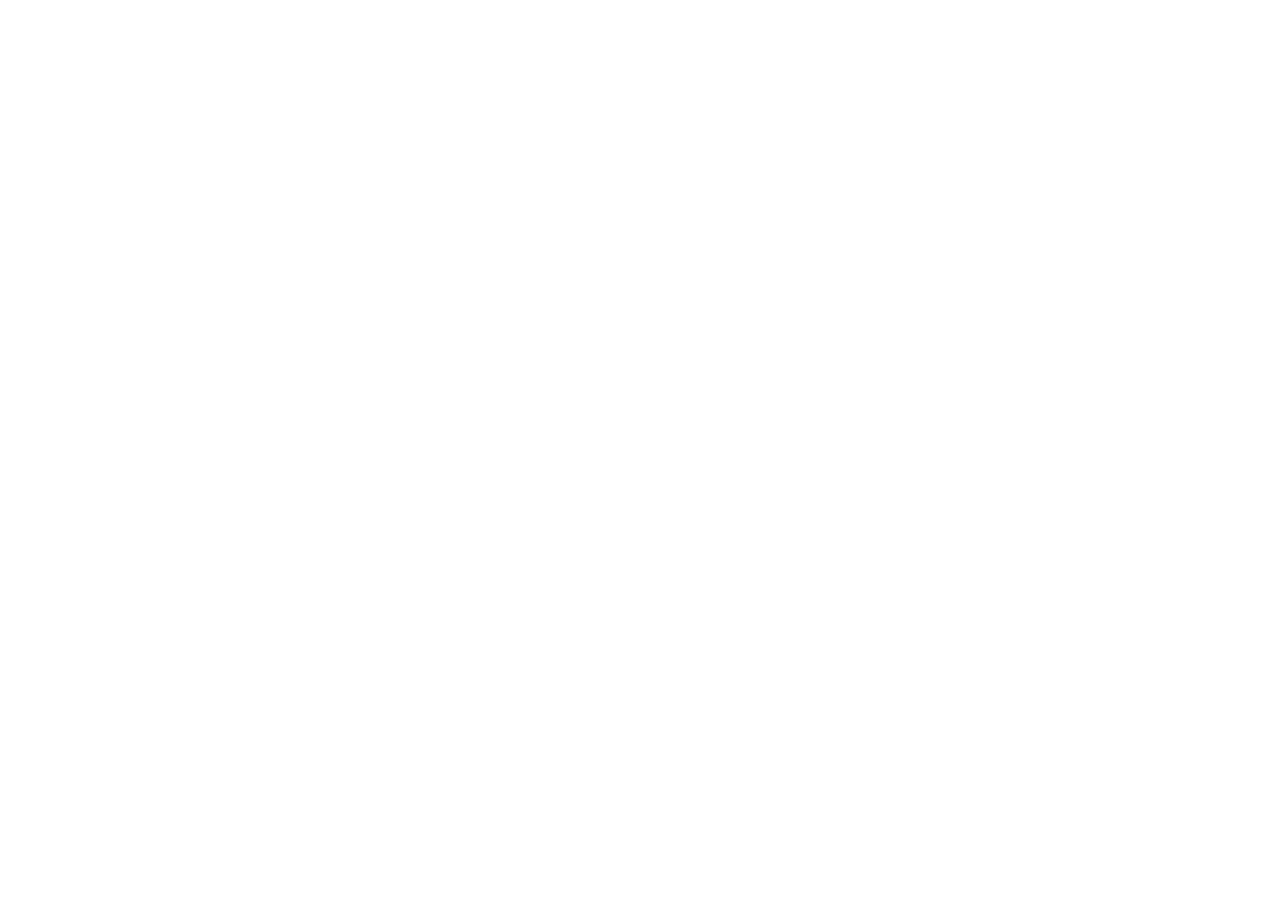
==== 10-CLONE-INSTA/index.html @ 4b59eda6 "Seção de flex-box finalizada" ====
<!DOCTYPE html>
<html lang="en">
<head>
    <meta charset="UTF-8">
    <meta name="viewport" content="width=device-width, initial-scale=1.0">
    <title>Instagram</title>
    <link rel="stylesheet" href="css/style.css">
    <link rel="shortcut icon" href="img/favicon.png" type="image/x-icon">
</head>
<body>
    
</body>
</html>
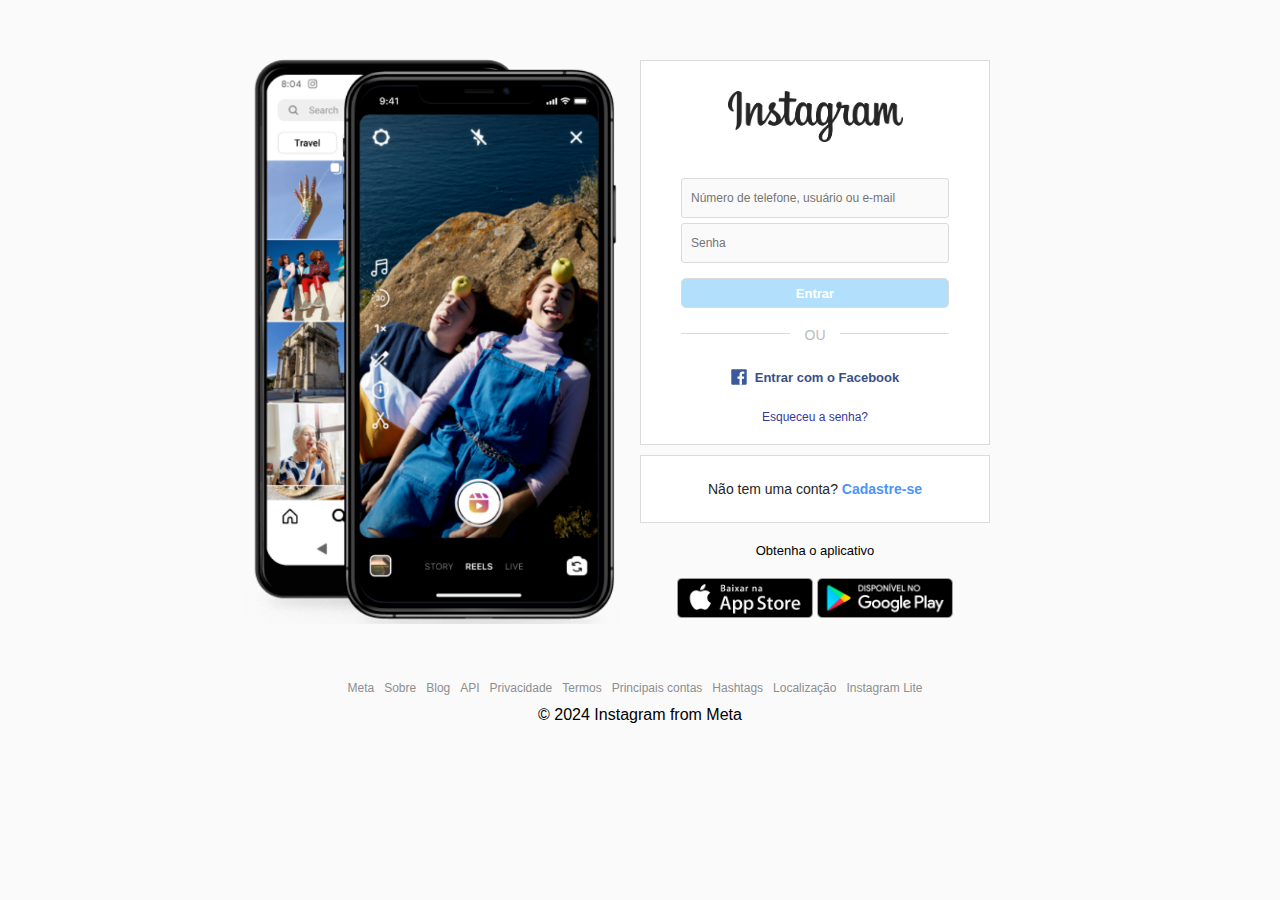
==== commit 08321f28: "Projeto Instagram finalizado" ====
--- a/10-CLONE-INSTA/index.html
+++ b/10-CLONE-INSTA/index.html
@@ -8,6 +8,68 @@
     <link rel="shortcut icon" href="img/favicon.png" type="image/x-icon">
 </head>
 <body>
-    
+    <main>
+        <div id="main-container">
+            <!-- Banner Container -->
+            <div id="banner-container">
+                <img src="img/banner2.png" alt="Crie uma conta no instagram">
+            </div>
+            <!-- Login e Registro -->
+            <div id="form-container">
+                <div id="form-box">
+                    <img id="logo-insta" src="img/logo_instagram.png" alt="Instagram">
+                    <form id="login-form">
+                        <input type="text" name="username" placeholder="Número de telefone, usuário ou e-mail">
+                        <input type="password" name="password" placeholder="Senha">
+                        <input type="submit" value="Entrar">
+                    </form>
+                    <div class="separator">
+                        <div class="line"></div>
+                        <span>Ou</span>
+                    </div>
+                    <div id="other-links">
+                        <div id="facebook-login">
+                            <a href="#">
+                                <img src="img/logo_facebook.svg" alt="Facebook Login">
+                                <span>Entrar com o Facebook</span>
+                            </a>
+                        </div>
+                        <div id="forgot-pass">
+                            <a href="#">Esqueceu a senha?</a>
+                        </div>
+                    </div>
+                </div>
+                <div id="register-container">
+                    <p>Não tem uma conta? <a href="#">Cadastre-se</a></p>
+                </div>
+                <div id="get-app-container">
+                    <p>Obtenha o aplicativo</p>
+                    <a href="#">
+                        <img src="img/apple_btn.png" alt="Apple Store">
+                    </a>
+                    <a href="#">
+                        <img src="img/gplay_btn.png" alt="Google Play">
+                    </a>
+                </div>
+            </div>
+        </div>
+    </main>
+    <footer>
+        <nav>
+            <ul id="footer-links">
+                <li><a href="#">Meta</a></li>
+                <li><a href="#">Sobre</a></li>
+                <li><a href="#">Blog</a></li>
+                <li><a href="#">API</a></li>
+                <li><a href="#">Privacidade</a></li>
+                <li><a href="#">Termos</a></li>
+                <li><a href="#">Principais contas</a></li>
+                <li><a href="#">Hashtags</a></li>
+                <li><a href="#">Localização</a></li>
+                <li><a href="#">Instagram Lite</a></li>
+            </ul>
+        </nav>
+        <p id="copyright">&copy; 2024 Instagram from Meta</p>
+    </footer>
 </body>
 </html>--- a/10-CLONE-INSTA/css/style.css
+++ b/10-CLONE-INSTA/css/style.css
@@ -0,0 +1,244 @@
+/* Geral */
+* {
+    margin: 0;
+    padding: 0;
+    box-sizing: border-box;
+    font-family: Helvetica;
+}
+
+body {
+    background-color: #fafafa;
+}
+
+/* Containers */
+#main-container {
+    display: flex;
+    margin-top: 30px;
+}
+
+#banner-container,
+#form-container {
+    flex: 1 1 0;
+    width: 50%;
+}
+
+#banner-container {
+    text-align: right;
+}
+
+#banner-container img {
+    width: 100%;
+    margin-right: 15px;
+    margin-top: 25px;
+    max-width: 380px;
+}
+
+#form-container {
+    text-align: center;
+}
+
+/* Login form */
+#form-box {
+    background-color: white;
+    border: 1px solid #dbdbdb;
+    width: 350px;
+    margin-top: 30px;
+}
+
+#logo-insta {
+    width: 175px;
+    height: 51px;
+    margin: 30px auto 12px;
+}
+
+#login-form {
+    margin-top: 20px;
+}
+
+#login-form input {
+    display: block;
+    font-size: 12px;
+    padding: 12px 9px;
+    background-color: #fafafa;
+    border: 1px solid #dbdbdb;
+    border-radius: 3px;
+    width: 268px;
+    margin: 5px auto;
+}
+
+#login-form input[type="submit"] {
+    background-color: #b2dffc;
+    color: white;
+    margin-top: 15px;
+    border-radius: 5px;
+    height: 30px;
+    font-size: 13px;
+    padding: 0;
+    font-weight: bold;
+}
+
+/* separador */
+.separator {
+    position: relative;
+}
+
+.line {
+    border-top: 1px solid #dbdbdb;
+    width: 268px;
+    margin: 25px auto 35px;
+}
+
+.separator span {
+    position: absolute;
+    text-transform: uppercase;
+    color: #bbb;
+    background-color: #fff;
+    top: -6px;
+    width: 50px;
+    margin-left: -25px;
+    font-size: 14px;
+}
+
+/* facebook login */
+#facebook-login {
+    margin-bottom: 25px;
+}
+
+#facebook-login a {
+    text-decoration: none;
+    color: #385185;
+    display: flex;
+    align-items: center;
+    justify-content: center;
+}
+
+#facebook-login img {
+    width: 16px;
+    height: 16px;
+    margin-right: 8px;
+}
+
+#facebook-login span {
+    font-weight: bold;
+    font-size: 13px;
+    margin-top: 1px;
+}
+
+/* Forgot Password */
+#forgot-pass {
+    margin-bottom: 20px;
+    font-size: 12px;
+}
+
+#forgot-pass a {
+    text-decoration: none;
+    color: #373799;
+}
+
+/* Register */
+#register-container {
+    background-color: #fff;
+    border: 1px solid #dbdbdb;
+    width: 350px;
+    margin-top: 10px;
+    padding: 25px;
+}
+
+#register-container p {
+    font-size: 14px;
+    color: #262626;
+}
+
+#register-container a {
+    color: #4a95f6;
+    font-weight: bold;
+    text-decoration: none;
+}
+
+/* Get App */
+#get-app-container {
+    text-align: center;
+    width: 350px;
+}
+
+#get-app-container p {
+    margin: 20px 0;
+    font-size: 13px;
+}
+
+#get-app-container a {
+    text-decoration: none;
+}
+
+#get-app-container img {
+    width: 136px;
+    height: 40px;
+}
+
+/* Footer */
+footer {
+    text-align: left;
+    width: 1000px;
+    margin: 50px auto;
+    display: flex;
+    flex-direction: column;
+    justify-content: center;
+    align-items: center;
+}
+
+footer #footer-links {
+    display: flex;
+    list-style: none;
+}
+
+#footer-links li {
+    margin-right: 10px;
+}
+
+#footer-links a,
+#copy-right {
+    text-decoration: none;
+    color: #8e8e8e;
+    font-size: 12px;
+}
+
+#copyright {
+    margin-top: 10px;
+}
+
+/* mobile */
+@media (max-width: 450px) {
+    body {
+        background-color: white;
+    }
+
+    #banner-container {
+        display: none;
+    }
+
+    #main-container,
+    #form-box {
+        margin-top: 0;
+    }
+
+    #form-container,
+    #form-box,
+    #register-container,
+    #get-app-container {
+        width: 100%;
+        border: none;
+    }
+
+    footer {
+        width: 90%;
+    }
+
+    #footer-links {
+        flex-wrap: wrap;
+        justify-content: center;
+    }
+
+    #footer-links {
+        margin-bottom: 10px;
+    }
+}